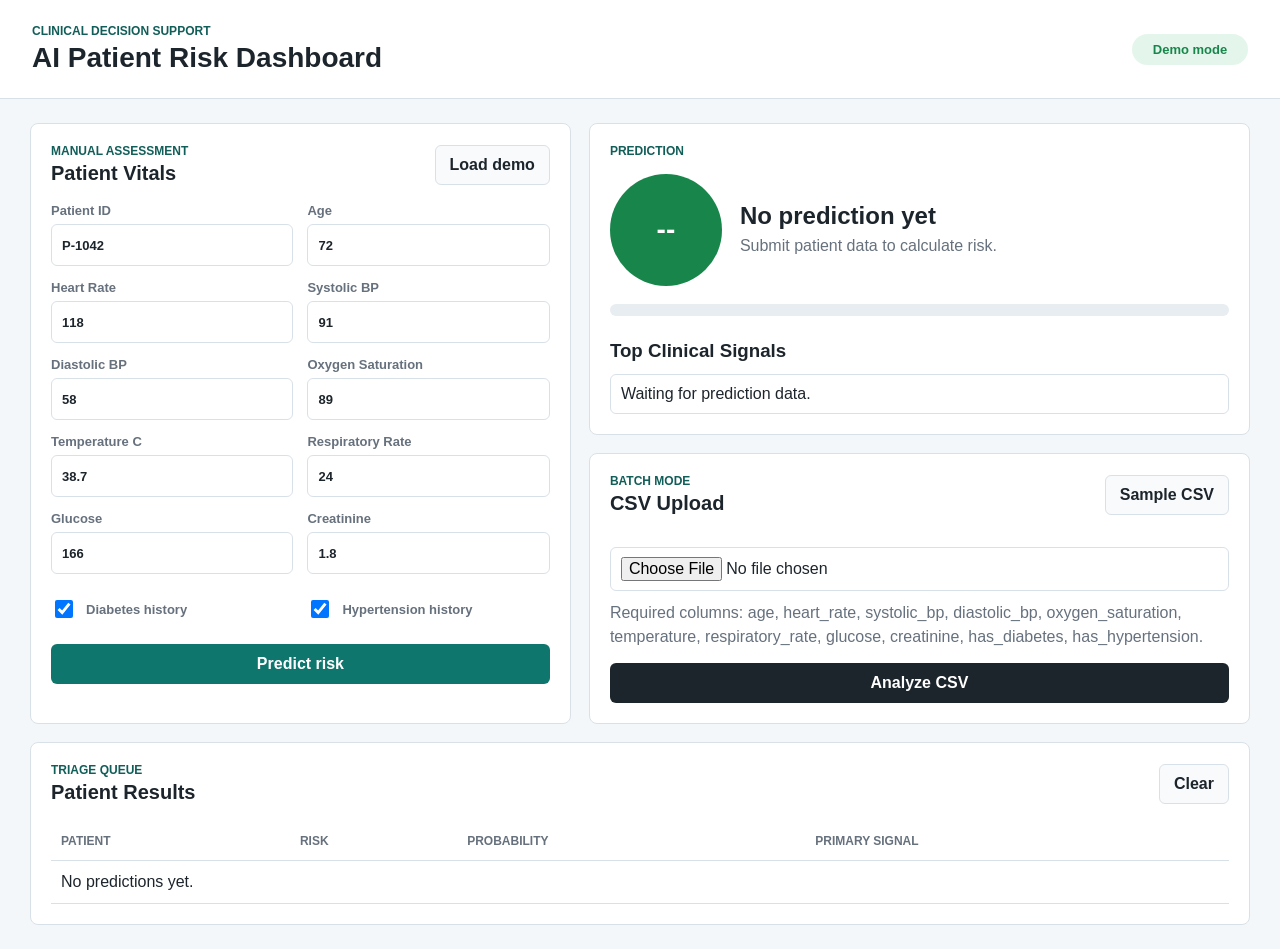
==== docs/index.html @ f2d03599 "Add files via upload" ====
<!DOCTYPE html>
<html lang="en">
  <head>
    <meta charset="UTF-8" />
    <meta name="viewport" content="width=device-width, initial-scale=1.0" />
    <title>AI CDSS Dashboard</title>
    <link rel="stylesheet" href="styles.css" />
  </head>
  <body>
    <header class="topbar">
      <div>
        <p class="eyebrow">Clinical Decision Support</p>
        <h1>AI Patient Risk Dashboard</h1>
      </div>
      <div class="status-pill" id="apiStatus">Demo mode</div>
    </header>

    <main class="layout">
      <section class="panel form-panel">
        <div class="section-heading">
          <div>
            <p class="eyebrow">Manual Assessment</p>
            <h2>Patient Vitals</h2>
          </div>
          <button class="ghost-button" id="loadDemoButton" type="button">Load demo</button>
        </div>

        <form id="patientForm" class="patient-form">
          <label>
            Patient ID
            <input name="patient_id" value="P-1042" />
          </label>
          <label>
            Age
            <input name="age" type="number" min="0" max="120" value="72" required />
          </label>
          <label>
            Heart Rate
            <input name="heart_rate" type="number" min="25" max="240" value="118" required />
          </label>
          <label>
            Systolic BP
            <input name="systolic_bp" type="number" min="50" max="260" value="91" required />
          </label>
          <label>
            Diastolic BP
            <input name="diastolic_bp" type="number" min="30" max="160" value="58" required />
          </label>
          <label>
            Oxygen Saturation
            <input name="oxygen_saturation" type="number" min="50" max="100" step="0.1" value="89" required />
          </label>
          <label>
            Temperature C
            <input name="temperature" type="number" min="32" max="43" step="0.1" value="38.7" required />
          </label>
          <label>
            Respiratory Rate
            <input name="respiratory_rate" type="number" min="5" max="70" value="24" required />
          </label>
          <label>
            Glucose
            <input name="glucose" type="number" min="35" max="600" value="166" required />
          </label>
          <label>
            Creatinine
            <input name="creatinine" type="number" min="0.1" max="15" step="0.01" value="1.8" required />
          </label>
          <label class="check-row">
            <input name="has_diabetes" type="checkbox" checked />
            Diabetes history
          </label>
          <label class="check-row">
            <input name="has_hypertension" type="checkbox" checked />
            Hypertension history
          </label>

          <button class="primary-button" type="submit">Predict risk</button>
        </form>
      </section>

      <section class="panel result-panel">
        <p class="eyebrow">Prediction</p>
        <div class="risk-summary" id="riskSummary">
          <div class="risk-score low">--</div>
          <div>
            <h2>No prediction yet</h2>
            <p>Submit patient data to calculate risk.</p>
          </div>
        </div>

        <div class="meter" aria-label="Risk meter">
          <span id="riskMeterFill"></span>
        </div>

        <h3>Top Clinical Signals</h3>
        <ul class="feature-list" id="featureList">
          <li>Waiting for prediction data.</li>
        </ul>
      </section>

      <section class="panel upload-panel">
        <div class="section-heading">
          <div>
            <p class="eyebrow">Batch Mode</p>
            <h2>CSV Upload</h2>
          </div>
          <a class="ghost-link" href="sample_patients.csv">Sample CSV</a>
        </div>
        <input id="csvFile" type="file" accept=".csv" />
        <p class="helper">
          Required columns: age, heart_rate, systolic_bp, diastolic_bp,
          oxygen_saturation, temperature, respiratory_rate, glucose,
          creatinine, has_diabetes, has_hypertension.
        </p>
        <button class="secondary-button" id="uploadButton" type="button">Analyze CSV</button>
      </section>

      <section class="panel table-panel">
        <div class="section-heading">
          <div>
            <p class="eyebrow">Triage Queue</p>
            <h2>Patient Results</h2>
          </div>
          <button class="ghost-button" id="clearButton" type="button">Clear</button>
        </div>
        <div class="table-wrap">
          <table>
            <thead>
              <tr>
                <th>Patient</th>
                <th>Risk</th>
                <th>Probability</th>
                <th>Primary signal</th>
              </tr>
            </thead>
            <tbody id="resultsBody">
              <tr>
                <td colspan="4">No predictions yet.</td>
              </tr>
            </tbody>
          </table>
        </div>
      </section>
    </main>

    <script src="dashboard.js"></script>
  </body>
</html>
---- docs/styles.css ----
:root {
  --ink: #1d252c;
  --muted: #66717d;
  --line: #d9e1e8;
  --surface: #ffffff;
  --background: #f4f7f9;
  --accent: #0f766e;
  --accent-dark: #115e59;
  --low: #18864b;
  --medium: #b7791f;
  --high: #c24135;
}

* {
  box-sizing: border-box;
}

body {
  margin: 0;
  color: var(--ink);
  background: var(--background);
  font-family: Arial, Helvetica, sans-serif;
}

.topbar {
  display: flex;
  align-items: center;
  justify-content: space-between;
  gap: 24px;
  padding: 24px 32px;
  border-bottom: 1px solid var(--line);
  background: var(--surface);
}

.topbar h1,
h2,
h3,
p {
  margin: 0;
}

.topbar h1 {
  margin-top: 4px;
  font-size: 28px;
}

.eyebrow {
  color: var(--accent-dark);
  font-size: 12px;
  font-weight: 700;
  letter-spacing: 0;
  text-transform: uppercase;
}

.layout {
  display: grid;
  grid-template-columns: minmax(340px, 0.9fr) minmax(360px, 1.1fr);
  gap: 18px;
  width: min(1220px, calc(100% - 32px));
  margin: 24px auto;
}

.panel {
  border: 1px solid var(--line);
  border-radius: 8px;
  background: var(--surface);
  padding: 20px;
}

.form-panel {
  grid-row: span 2;
}

.table-panel {
  grid-column: 1 / -1;
}

.section-heading {
  display: flex;
  align-items: center;
  justify-content: space-between;
  gap: 16px;
  margin-bottom: 18px;
}

.section-heading h2 {
  margin-top: 4px;
  font-size: 20px;
}

.patient-form {
  display: grid;
  grid-template-columns: repeat(2, minmax(0, 1fr));
  gap: 14px;
}

label {
  display: grid;
  gap: 6px;
  color: var(--muted);
  font-size: 13px;
  font-weight: 700;
}

input {
  width: 100%;
  min-height: 42px;
  border: 1px solid var(--line);
  border-radius: 6px;
  padding: 9px 10px;
  color: var(--ink);
  font: inherit;
}

input:focus {
  outline: 2px solid rgba(15, 118, 110, 0.22);
  border-color: var(--accent);
}

.check-row {
  display: flex;
  align-items: center;
  gap: 10px;
  min-height: 42px;
}

.check-row input {
  width: 18px;
  min-height: 18px;
}

button,
.ghost-link {
  min-height: 40px;
  border-radius: 6px;
  border: 1px solid transparent;
  padding: 0 14px;
  cursor: pointer;
  font: inherit;
  font-weight: 700;
  text-decoration: none;
}

.primary-button {
  grid-column: 1 / -1;
  background: var(--accent);
  color: white;
}

.primary-button:hover {
  background: var(--accent-dark);
}

.secondary-button {
  width: 100%;
  margin-top: 14px;
  background: var(--ink);
  color: white;
}

.ghost-button,
.ghost-link {
  display: inline-flex;
  align-items: center;
  justify-content: center;
  border-color: var(--line);
  background: #f8fafb;
  color: var(--ink);
}

.status-pill {
  min-width: 116px;
  border-radius: 999px;
  padding: 8px 12px;
  background: #eef2f6;
  color: var(--muted);
  font-size: 13px;
  font-weight: 700;
  text-align: center;
}

.status-pill.online {
  background: #e4f6ec;
  color: var(--low);
}

.status-pill.offline {
  background: #fde8e6;
  color: var(--high);
}

.risk-summary {
  display: flex;
  align-items: center;
  gap: 18px;
  margin: 16px 0;
}

.risk-summary h2 {
  margin-bottom: 4px;
  font-size: 24px;
}

.risk-summary p,
.helper {
  color: var(--muted);
  line-height: 1.5;
}

.risk-score {
  display: grid;
  place-items: center;
  width: 112px;
  height: 112px;
  border-radius: 50%;
  color: white;
  font-size: 28px;
  font-weight: 800;
  flex: 0 0 auto;
}

.low {
  background: var(--low);
}

.medium {
  background: var(--medium);
}

.high {
  background: var(--high);
}

.meter {
  height: 12px;
  overflow: hidden;
  border-radius: 999px;
  background: #e8edf2;
  margin: 18px 0 24px;
}

.meter span {
  display: block;
  width: 0%;
  height: 100%;
  transition: width 180ms ease;
}

.feature-list {
  display: grid;
  gap: 10px;
  margin: 12px 0 0;
  padding: 0;
  list-style: none;
}

.feature-list li {
  display: grid;
  gap: 2px;
  border: 1px solid var(--line);
  border-radius: 6px;
  padding: 10px;
}

.feature-list span {
  color: var(--muted);
  font-size: 14px;
}

.upload-panel input {
  margin: 14px 0 10px;
}

.table-wrap {
  overflow-x: auto;
}

table {
  width: 100%;
  border-collapse: collapse;
}

th,
td {
  border-bottom: 1px solid var(--line);
  padding: 12px 10px;
  text-align: left;
}

th {
  color: var(--muted);
  font-size: 12px;
  text-transform: uppercase;
}

.risk-tag {
  display: inline-flex;
  min-width: 76px;
  justify-content: center;
  border-radius: 999px;
  padding: 5px 8px;
  color: white;
  font-size: 12px;
  font-weight: 800;
  text-transform: uppercase;
}

@media (max-width: 860px) {
  .topbar {
    align-items: flex-start;
    flex-direction: column;
  }

  .layout,
  .patient-form {
    grid-template-columns: 1fr;
  }

  .table-panel {
    grid-column: auto;
  }
}
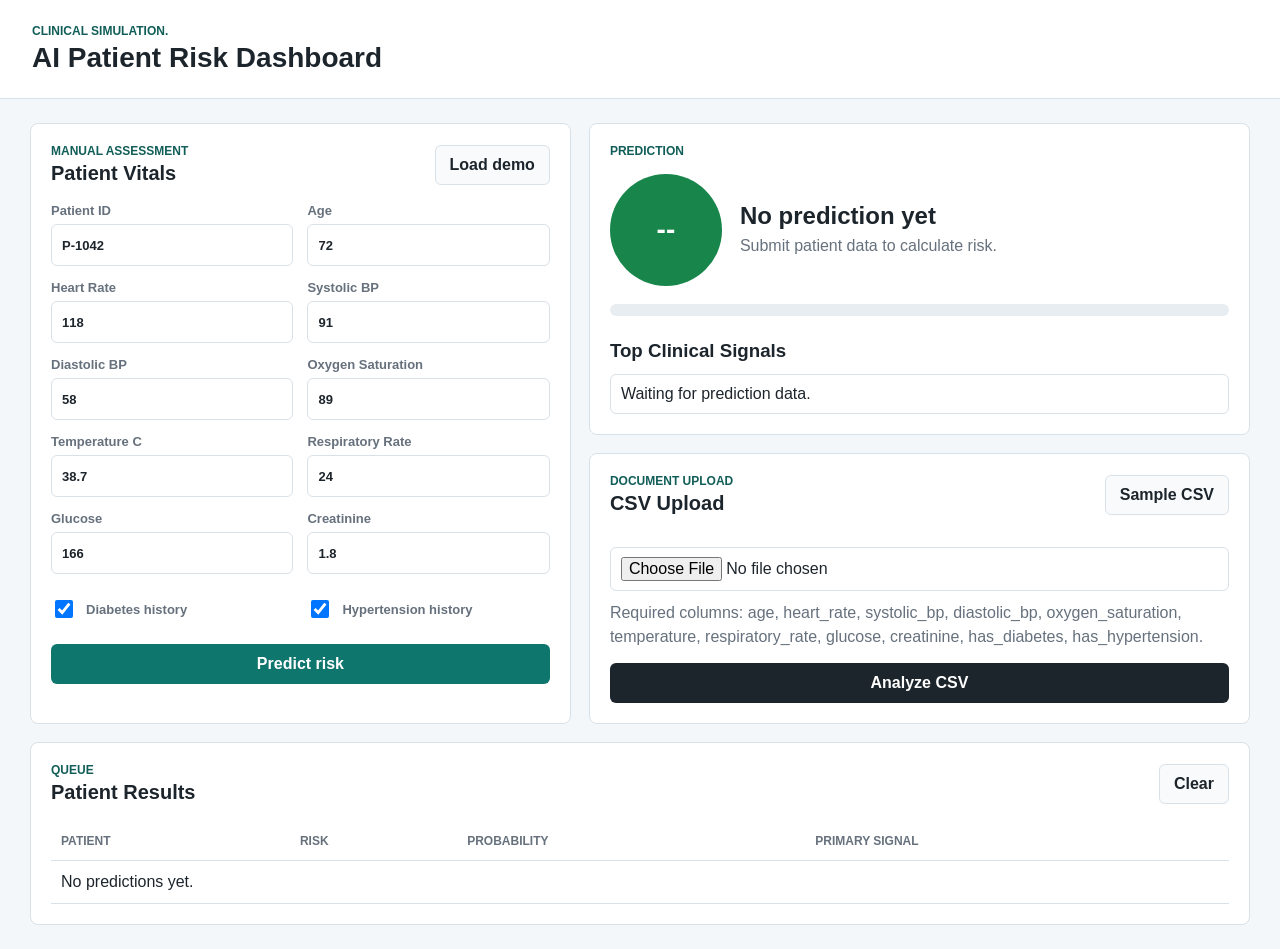
==== commit 276aef08: "Add files via upload" ====
--- a/docs/index.html
+++ b/docs/index.html
@@ -9,10 +9,9 @@
   <body>
     <header class="topbar">
       <div>
-        <p class="eyebrow">Clinical Decision Support</p>
+        <p class="eyebrow">Clinical Simulation.</p>
         <h1>AI Patient Risk Dashboard</h1>
       </div>
-      <div class="status-pill" id="apiStatus">Demo mode</div>
     </header>
 
     <main class="layout">
@@ -102,7 +101,7 @@
       <section class="panel upload-panel">
         <div class="section-heading">
           <div>
-            <p class="eyebrow">Batch Mode</p>
+            <p class="eyebrow">Document Upload</p>
             <h2>CSV Upload</h2>
           </div>
           <a class="ghost-link" href="sample_patients.csv">Sample CSV</a>
@@ -119,7 +118,7 @@
       <section class="panel table-panel">
         <div class="section-heading">
           <div>
-            <p class="eyebrow">Triage Queue</p>
+            <p class="eyebrow">Queue</p>
             <h2>Patient Results</h2>
           </div>
           <button class="ghost-button" id="clearButton" type="button">Clear</button>
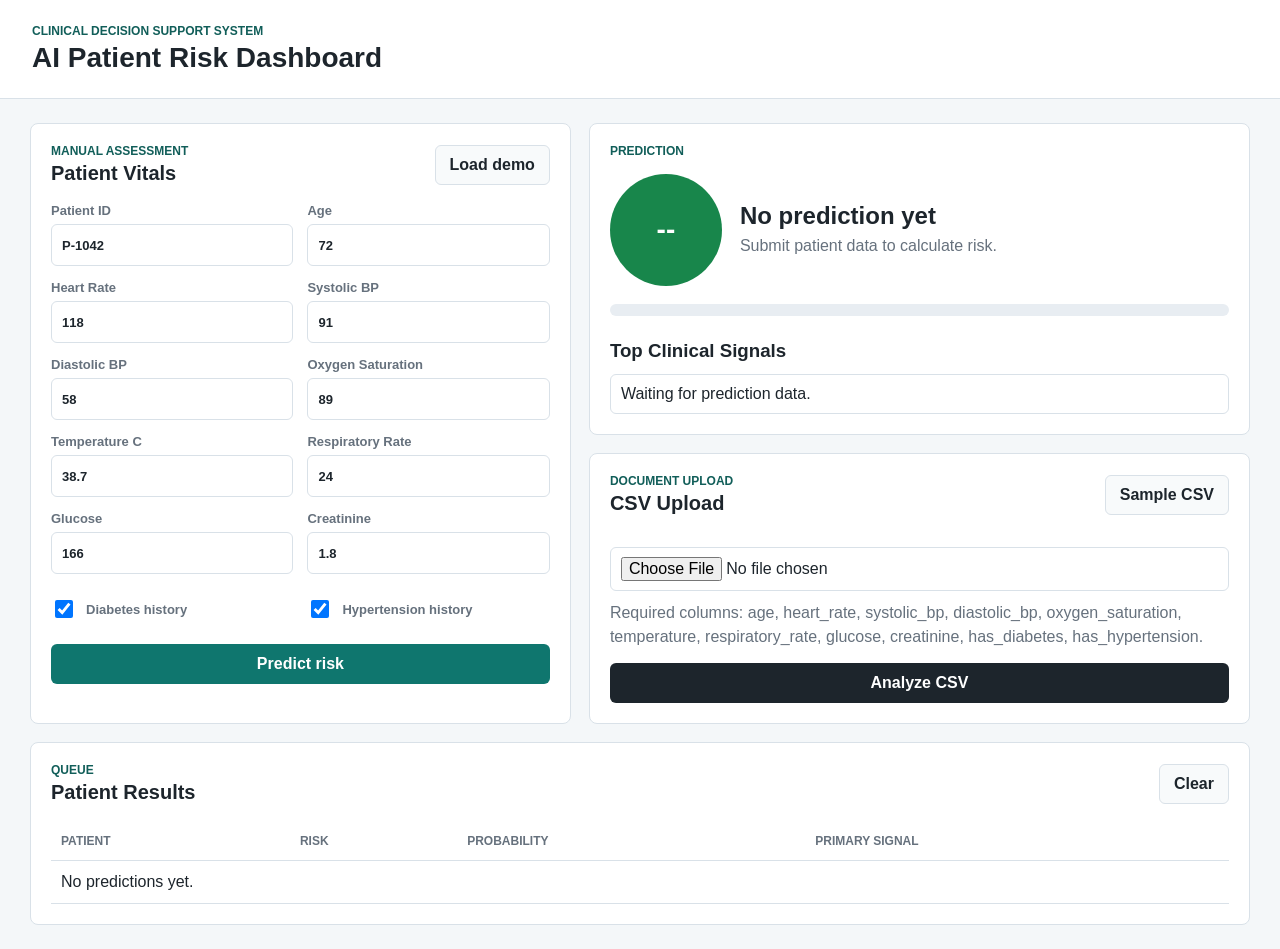
==== commit 982666c4: "Add files via upload" ====
--- a/docs/index.html
+++ b/docs/index.html
@@ -9,7 +9,7 @@
   <body>
     <header class="topbar">
       <div>
-        <p class="eyebrow">Clinical Simulation.</p>
+        <p class="eyebrow">Clinical Decision Support System</p>
         <h1>AI Patient Risk Dashboard</h1>
       </div>
     </header>
